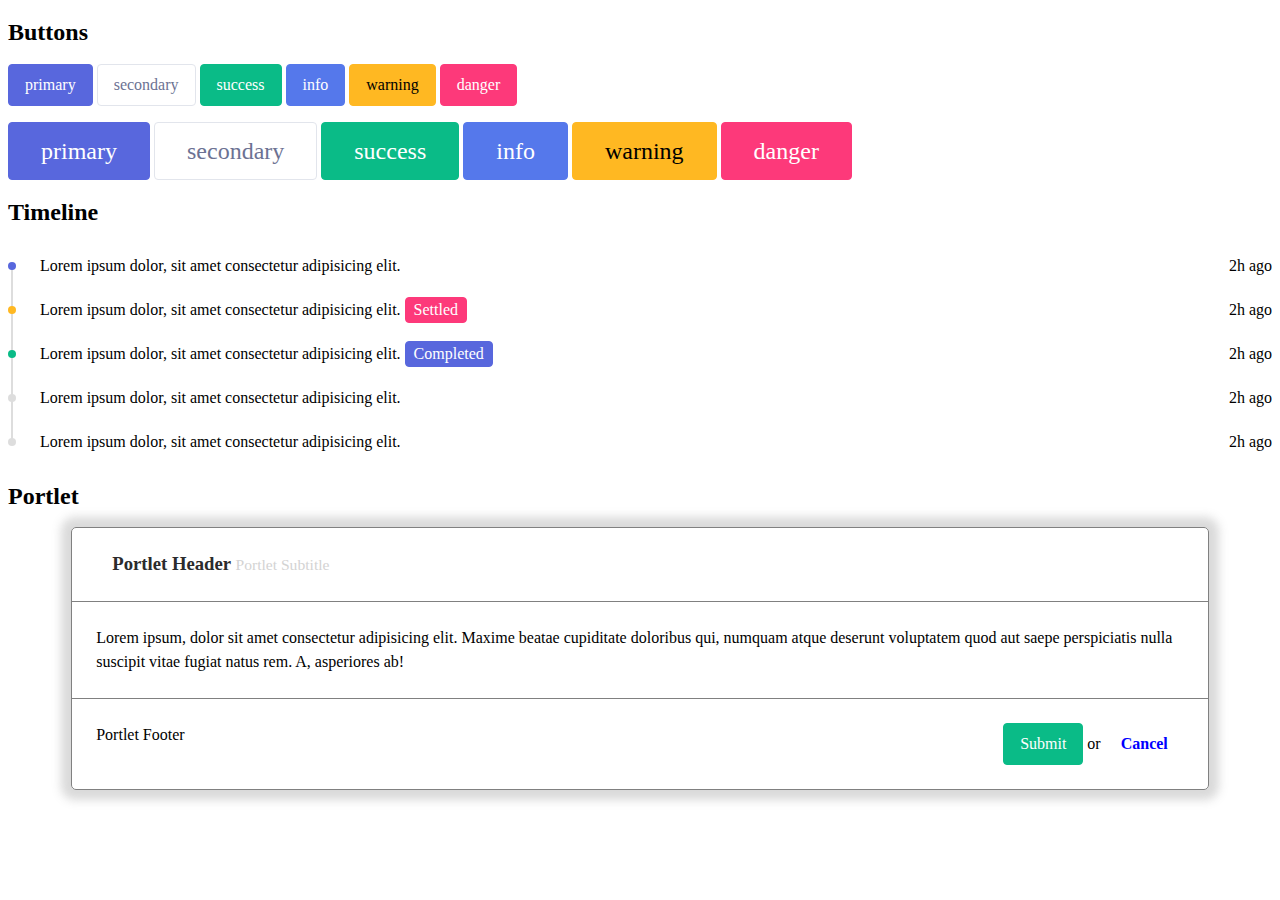
==== index.html @ 30479fa0 "First one" ====
<!DOCTYPE html>
<html lang="en">

<head>
    <meta charset="UTF-8">
    <meta name="viewport" content="width=device-width, initial-scale=1.0">
    <meta http-equiv="X-UA-Compatible" content="ie=edge">
    <title>Document</title>

    <link rel="stylesheet" href="https://use.fontawesome.com/releases/v5.8.2/css/all.css" integrity="sha384-oS3vJWv+0UjzBfQzYUhtDYW+Pj2yciDJxpsK1OYPAYjqT085Qq/1cq5FLXAZQ7Ay" crossorigin="anonymous">
    <link rel="stylesheet" href="style.css">
</head>

<body>

    <h2>Buttons</h2>

    <div class="u-mb-1">
        <a href="" class="button button--primary">primary</a>
        <a href="" class="button button--secondary">secondary</a>
        <a href="" class="button button--success">success</a>
        <a href="" class="button button--info">info</a>
        <a href="" class="button button--warning">warning</a>
        <a href="" class="button button--danger">danger</a>
    </div>

    <div>
        <a href="" class="button button--primary button--lg">primary</a>
        <a href="" class="button button--secondary button--lg">secondary</a>
        <a href="" class="button button--success button--lg">success</a>
        <a href="" class="button button--info button--lg">info</a>
        <a href="" class="button button--warning button--lg">warning</a>
        <a href="" class="button button--danger button--lg">danger</a>
    </div>

    <h2>Timeline</h2>

    <div class="timeline">
        <div class="timeline__item timeline__item--primary">
            <div class="timeline__content">Lorem ipsum dolor, sit amet consectetur adipisicing elit.</div>
            <div class="timeline__timestamp">2h ago</div>
        </div>
        <div class="timeline__item timeline__item--warning">
            <div class="timeline__content">
                Lorem ipsum dolor, sit amet consectetur adipisicing elit.
                <span class="badge badge--danger">Settled</span>
            </div>
            <div class="timeline__timestamp">2h ago</div>
        </div>
        <div class="timeline__item timeline__item--success">
            <div class="timeline__content">
                Lorem ipsum dolor, sit amet consectetur adipisicing elit.
                <span class="badge badge--primary">Completed</span>
            </div>
            <div class="timeline__timestamp">2h ago</div>
        </div>
        <div class="timeline__item">
            <div class="timeline__content">Lorem ipsum dolor, sit amet consectetur adipisicing elit.</div>
            <div class="timeline__timestamp">2h ago</div>
        </div>
        <div class="timeline__item">
            <div class="timeline__content">Lorem ipsum dolor, sit amet consectetur adipisicing elit.</div>
            <div class="timeline__timestamp">2h ago</div>
        </div>
    </div>

    <h2>Portlet</h2>

    <div class="portlet">
        <div class="portlet__header">
            <div class="portlet__icon">
                <i class="far fa-calendar-check"></i>
            </div>
            <h3 class="portlet__title">Portlet Header <small>Portlet Subtitle</small></h3>
        </div>
        <div class="portlet__body">Lorem ipsum, dolor sit amet consectetur adipisicing elit. Maxime beatae cupiditate doloribus qui, numquam atque deserunt voluptatem quod aut saepe perspiciatis nulla suscipit vitae fugiat natus rem. A, asperiores ab!
        </div>
        <div class="portlet__footer">
            <div class="portlet__footer__left">
                Portlet Footer
            </div> 
            <div class="portlet__footer__right">
                <a href="" class="button button--success">Submit</a> or <a href="" class="button button--cancel">Cancel</a>
            </div> 
        </div>
    </div>

</body>

</html>
---- style.css ----
@import "base.css";
@import "typography.css";
@import "button.css";
@import "timeline.css";
@import "badge.css";
@import "portlet.css";
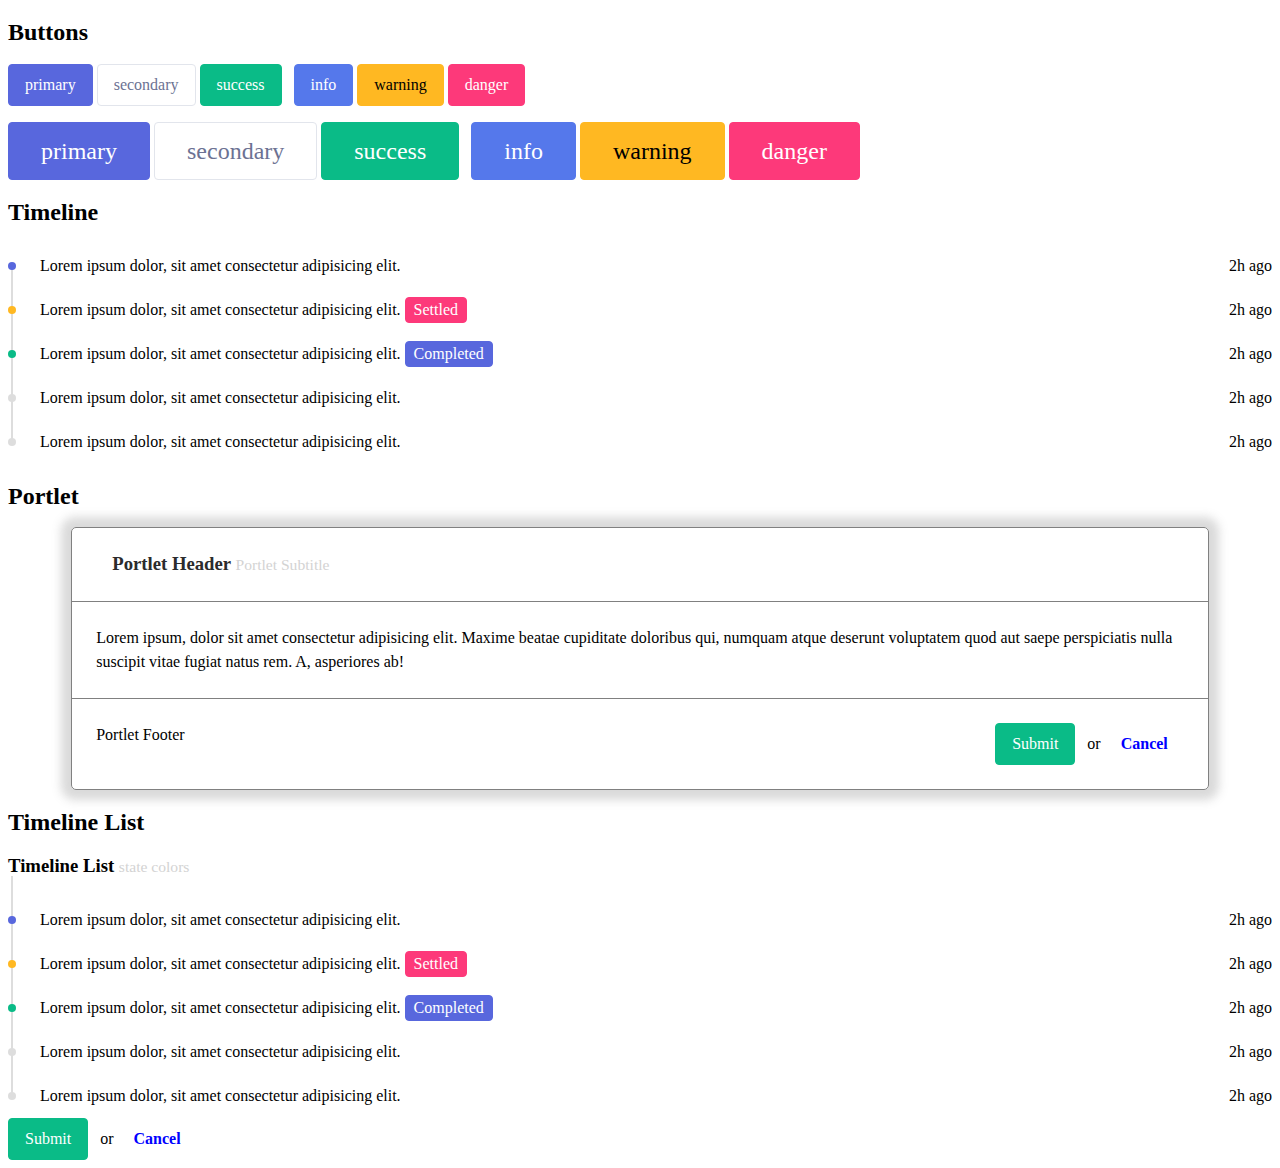
==== commit f46b1bc8: "some minor changes" ====
--- a/index.html
+++ b/index.html
@@ -85,6 +85,47 @@
         </div>
     </div>
 
+    <h2>Timeline List</h2>
+
+    <div class="timeline">
+        <div class="timeline timeline--header">
+            <h3>Timeline List <small>state colors</small></h3>
+            
+        </div>
+        <div class="timeline">
+                <div class="timeline__item timeline__item--primary">
+                    <div class="timeline__content">Lorem ipsum dolor, sit amet consectetur adipisicing elit.</div>
+                    <div class="timeline__timestamp">2h ago</div>
+                </div>
+                <div class="timeline__item timeline__item--warning">
+                    <div class="timeline__content">
+                        Lorem ipsum dolor, sit amet consectetur adipisicing elit.
+                        <span class="badge badge--danger">Settled</span>
+                    </div>
+                    <div class="timeline__timestamp">2h ago</div>
+                </div>
+                <div class="timeline__item timeline__item--success">
+                    <div class="timeline__content">
+                        Lorem ipsum dolor, sit amet consectetur adipisicing elit.
+                        <span class="badge badge--primary">Completed</span>
+                    </div>
+                    <div class="timeline__timestamp">2h ago</div>
+                </div>
+                <div class="timeline__item">
+                    <div class="timeline__content">Lorem ipsum dolor, sit amet consectetur adipisicing elit.</div>
+                    <div class="timeline__timestamp">2h ago</div>
+                </div>
+                <div class="timeline__item">
+                    <div class="timeline__content">Lorem ipsum dolor, sit amet consectetur adipisicing elit.</div>
+                    <div class="timeline__timestamp">2h ago</div>
+                </div>
+            </div>
+        </div>
+        <div class=".portlet portlet__footer__right">
+            <a href="" class="button button--success">Submit</a> or <a href="" class="button button--cancel">Cancel</a>
+        </div>
+    </div>
+
 </body>
 
 </html>